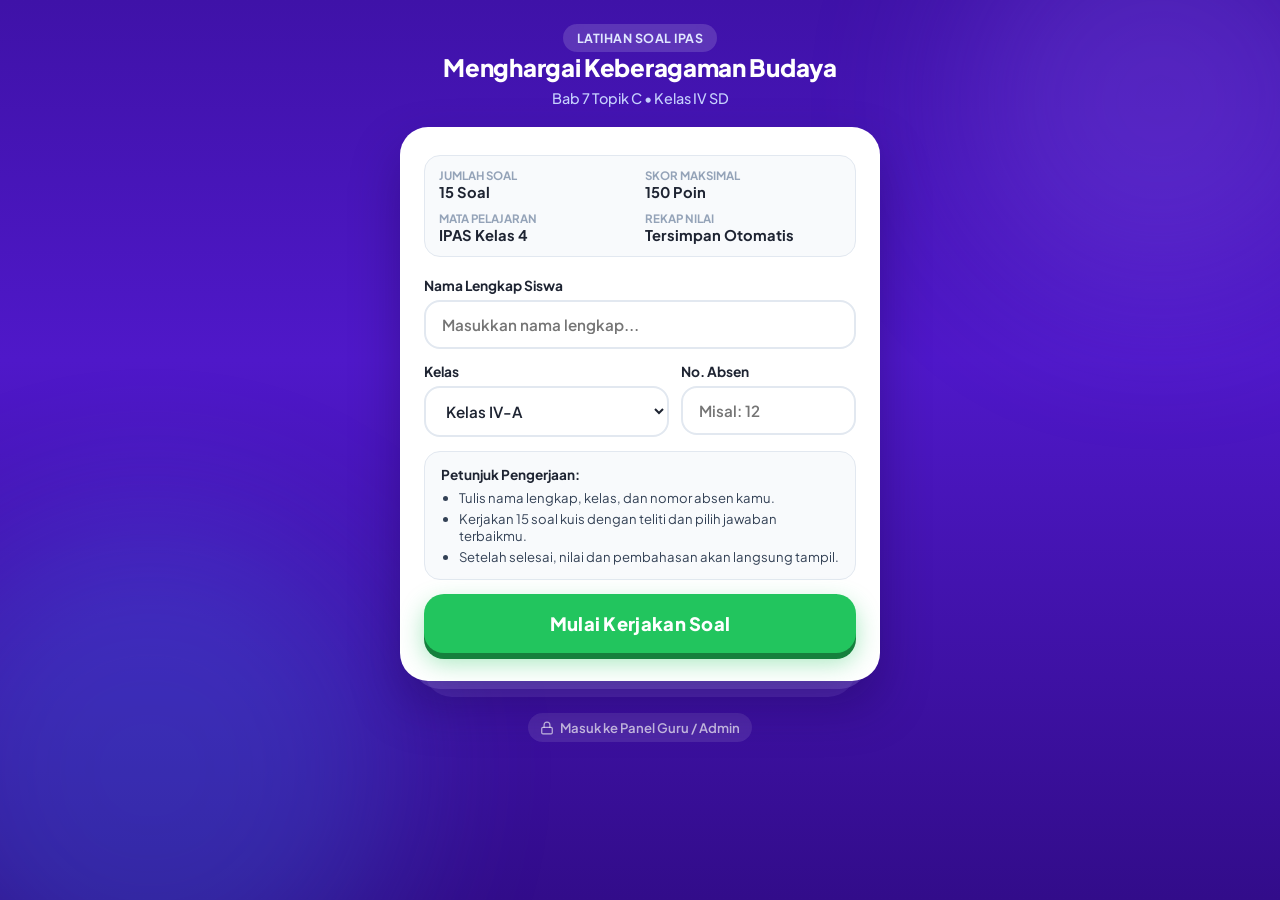
==== index.html @ 16081657 "first commit" ====
<!DOCTYPE html>
<html lang="id">
<head>
  <meta charset="UTF-8">
  <meta name="viewport" content="width=device-width, initial-scale=1.0">
  <title>Kuis IPAS Kelas IV - Sikapku Terhadap Keberagaman Budaya</title>
  <meta name="description" content="Evaluasi Pembelajaran IPAS Kelas IV SD Bab 7 Topik C.">
  <link rel="preconnect" href="https://fonts.googleapis.com">
  <link rel="preconnect" href="https://fonts.gstatic.com" crossorigin>
  <link href="https://fonts.googleapis.com/css2?family=Plus+Jakarta+Sans:wght@400;500;600;700;800&display=swap" rel="stylesheet">
  <link rel="stylesheet" href="style.css">
</head>
<body>

  <div class="bg-pattern" aria-hidden="true">
    <div class="bg-shape shape-top"></div>
    <div class="bg-shape shape-bottom"></div>
  </div>

  <div class="app-viewport">

    <!-- ================================================ -->
    <!-- 1. START SCREEN (FORM IDENTITAS SISWA)           -->
    <!-- ================================================ -->
    <main id="start-screen" class="view-screen active">

      <div class="start-header">
        <div class="meta-tag">Latihan Soal IPAS</div>
        <h1 class="start-title">Menghargai Keberagaman Budaya</h1>
        <p class="start-subtitle">Bab 7 Topik C &bull; Kelas IV SD</p>
      </div>

      <div class="card-stack-wrapper">
        <div class="stack-layer layer-2"></div>
        <div class="stack-layer layer-1"></div>

        <div class="main-card start-card">

          <div class="info-grid">
            <div class="info-tile">
              <span class="info-label">Jumlah Soal</span>
              <span class="info-value">15 Soal</span>
            </div>
            <div class="info-tile">
              <span class="info-label">Skor Maksimal</span>
              <span class="info-value">150 Poin</span>
            </div>
            <div class="info-tile">
              <span class="info-label">Mata Pelajaran</span>
              <span class="info-value">IPAS Kelas 4</span>
            </div>
            <div class="info-tile">
              <span class="info-label">Rekap Nilai</span>
              <span class="info-value">Tersimpan Otomatis</span>
            </div>
          </div>

          <form id="start-form" class="start-form" onsubmit="return false;">

            <div class="input-group">
              <label for="student-name-input" class="input-label">Nama Lengkap Siswa</label>
              <input type="text" id="student-name-input" class="text-input"
                placeholder="Masukkan nama lengkap..." required maxlength="50" autocomplete="name">
            </div>

            <div class="form-row-two-col">
              <div class="input-group">
                <label for="student-class-input" class="input-label">Kelas</label>
                <select id="student-class-input" class="text-input select-input" required>
                  <option value="Kelas IV-A">Kelas IV-A</option>
                  <option value="Kelas IV-B">Kelas IV-B</option>
                  <option value="Kelas IV-C">Kelas IV-C</option>
                  <option value="Kelas IV-D">Kelas IV-D</option>
                  <option value="Kelas IV">Kelas IV</option>
                </select>
              </div>
              <div class="input-group">
                <label for="student-number-input" class="input-label">No. Absen</label>
                <input type="number" id="student-number-input" class="text-input"
                  placeholder="Misal: 12" min="1" max="50" required>
              </div>
            </div>

            <div class="instructions-box">
              <h4 class="instructions-title">Petunjuk Pengerjaan:</h4>
              <ul class="instructions-list">
                <li>Tulis nama lengkap, kelas, dan nomor absen kamu.</li>
                <li>Kerjakan 15 soal kuis dengan teliti dan pilih jawaban terbaikmu.</li>
                <li>Setelah selesai, nilai dan pembahasan akan langsung tampil.</li>
              </ul>
            </div>

            <button type="button" id="btn-start-quiz" class="btn-action-green">
              <span>Mulai Kerjakan Soal</span>
            </button>

          </form>
        </div>
      </div>

      <div class="start-footer-portal" style="text-align: center; margin-top: 8px;">
        <a href="admin.html" style="color: rgba(255, 255, 255, 0.7); font-size: 0.82rem; font-weight: 600; text-decoration: none; display: inline-flex; align-items: center; gap: 6px; padding: 6px 12px; border-radius: 9999px; background: rgba(255, 255, 255, 0.1); backdrop-filter: blur(4px); transition: all 0.2s ease;">
          <svg width="14" height="14" viewBox="0 0 24 24" fill="none" stroke="currentColor" stroke-width="2" stroke-linecap="round" stroke-linejoin="round">
            <rect x="3" y="11" width="18" height="11" rx="2" ry="2"></rect>
            <path d="M7 11V7a5 5 0 0 1 10 0v4"></path>
          </svg>
          Masuk ke Panel Guru / Admin
        </a>
      </div>

    </main>

    <!-- ================================================ -->
    <!-- 2. QUIZ SCREEN                                   -->
    <!-- ================================================ -->
    <main id="quiz-screen" class="view-screen hidden">

      <header class="quiz-top-nav">
        <button type="button" id="btn-quiz-back" class="nav-back-btn" aria-label="Kembali">
          <svg width="20" height="20" viewBox="0 0 24 24" fill="none" stroke="currentColor" stroke-width="2.5" stroke-linecap="round" stroke-linejoin="round">
            <line x1="19" y1="12" x2="5" y2="12"></line>
            <polyline points="12 19 5 12 12 5"></polyline>
          </svg>
        </button>
        <div class="quiz-counter-text" id="question-counter-label">Soal 1 dari 15</div>
        <div class="quiz-status-pill">
          <svg class="pill-icon" width="15" height="15" viewBox="0 0 24 24" fill="none" stroke="currentColor" stroke-width="2.2" stroke-linecap="round" stroke-linejoin="round">
            <path d="M19 21l-7-5-7 5V5a2 2 0 0 1 2-2h10a2 2 0 0 1 2 2z"></path>
          </svg>
          <span id="quiz-score-pill">Skor: 0</span>
        </div>
      </header>

      <div class="quiz-progress-track">
        <div class="quiz-progress-fill" id="quiz-progress-bar" style="width: 6.66%;"></div>
      </div>

      <div class="card-stack-wrapper">
        <div class="stack-layer layer-2"></div>
        <div class="stack-layer layer-1"></div>

        <div class="main-card question-card" id="main-question-card">
          <div class="card-category-label" id="card-category-label">IPAS KELAS IV</div>
          <h2 class="card-question-text" id="question-text">Memuat pertanyaan...</h2>

          <div class="options-container" id="answer-container"></div>

          <div class="inline-feedback-box hidden" id="inline-feedback-box">
            <div class="feedback-status-header">
              <span class="status-indicator-dot" id="feedback-status-dot"></span>
              <span class="status-indicator-text" id="feedback-status-text"></span>
            </div>
            <p class="feedback-explanation-text" id="feedback-explanation-text"></p>
          </div>
        </div>
      </div>

      <div class="bottom-action-wrapper">
        <button type="button" id="btn-next-action" class="btn-action-green" disabled>
          <span id="btn-next-label">Lanjut</span>
        </button>
      </div>

    </main>

    <!-- ================================================ -->
    <!-- 3. RESULT SCREEN                                 -->
    <!-- ================================================ -->
    <main id="result-screen" class="view-screen hidden">

      <div class="result-top-badge">Hasil Latihan Kuis</div>
      <h1 class="result-title">Kuis Selesai!</h1>
      <p class="result-student-tag" id="result-student-tag">
        <span id="res-name">-</span> &bull; <span id="res-class">-</span>
      </p>

      <div class="card-stack-wrapper">
        <div class="stack-layer layer-2"></div>
        <div class="stack-layer layer-1"></div>

        <div class="main-card result-card">

          <!-- Sync Status Badge -->
          <div class="sync-status-badge" id="sync-status-badge">
            <div class="sync-dot-pulse" id="sync-dot"></div>
            <span id="sync-status-text">Menyimpan nilai...</span>
          </div>

          <div class="result-score-circle">
            <span class="result-score-value" id="result-final-score">0</span>
            <span class="result-score-max">/ 150</span>
          </div>

          <div class="result-stats-row">
            <div class="result-stat-item">
              <span class="stat-num color-green" id="result-correct-count">0</span>
              <span class="stat-label">Benar</span>
            </div>
            <div class="result-stat-divider"></div>
            <div class="result-stat-item">
              <span class="stat-num color-red" id="result-wrong-count">0</span>
              <span class="stat-label">Salah</span>
            </div>
            <div class="result-stat-divider"></div>
            <div class="result-stat-item">
              <span class="stat-num color-purple" id="result-grade-100">0</span>
              <span class="stat-label">Nilai</span>
            </div>
          </div>

          <div class="result-evaluation-box">
            <h4 class="eval-title">Catatan Guru:</h4>
            <p class="eval-text" id="result-evaluation-text"></p>
          </div>

          <div class="result-btn-group">
            <button type="button" id="btn-open-review" class="btn-action-outline">
              <span>Lihat Pembahasan Soal</span>
            </button>
            <button type="button" id="btn-restart-quiz" class="btn-action-sub">
              <span>Ulangi Latihan</span>
            </button>
          </div>

        </div>
      </div>

    </main>

    <!-- ================================================ -->
    <!-- 4. REVIEW MODAL                                 -->
    <!-- ================================================ -->
    <div id="review-modal" class="modal-backdrop hidden" role="dialog" aria-modal="true">
      <div class="modal-window">
        <div class="modal-window-header">
          <h3>Pembahasan Kunci Jawaban</h3>
          <button type="button" id="btn-close-review" class="modal-close-btn" aria-label="Tutup">
            <svg width="18" height="18" viewBox="0 0 24 24" fill="none" stroke="currentColor" stroke-width="2.5" stroke-linecap="round" stroke-linejoin="round">
              <line x1="18" y1="6" x2="6" y2="18"></line>
              <line x1="6" y1="6" x2="18" y2="6"></line>
            </svg>
          </button>
        </div>
        <div class="review-scroll-body" id="review-items-container"></div>
        <div class="modal-window-footer">
          <button type="button" id="btn-done-review" class="btn-action-green">
            <span>Tutup Pembahasan</span>
          </button>
        </div>
      </div>
    </div>

  </div>

  <script src="script.js"></script>
</body>
</html>
---- style.css ----
/* ==========================================================================
   EVALUASI PEMBELAJARAN IPAS KELAS IV SD - PROFESSIONAL UI THEME
   Desain: Sleek Purple & White Card UI with Built-in Excel Database (No Emojis)
   ========================================================================== */

/* --- CSS Variables & Design Tokens --- */
:root {
  /* Purple Brand Palette */
  --bg-gradient-start: #3F12A8;
  --bg-gradient-mid: #4F18C9;
  --bg-gradient-end: #320C8A;
  
  --purple-light-pill: #6A31E3;
  --purple-btn-nav: #5720D2;
  --purple-track: #26096C;
  --purple-layer-1: rgba(167, 139, 250, 0.35);
  --purple-layer-2: rgba(167, 139, 250, 0.18);
  
  /* Green Button & Correct Palette */
  --green-action: #22C55E;
  --green-action-hover: #16A34A;
  --green-action-shadow: #15803D;
  --green-bg-light: #E8F8F0;
  --green-border-light: #86EFAC;
  --green-text: #166534;
  --green-badge: #22C55E;

  /* Red Wrong Palette */
  --red-bg-light: #FEE8E8;
  --red-border-light: #FCA5A5;
  --red-text: #991B1B;
  --red-badge: #EF4444;

  /* Neutral & Card Colors */
  --card-white: #FFFFFF;
  --card-shadow: 0 24px 48px rgba(22, 6, 68, 0.35);
  --text-dark: #1E2432;
  --text-body: #334155;
  --text-muted: #94A3B8;
  --border-light: #E2E8F0;
  --border-subtle: #F1F5F9;

  /* Radius Tokens */
  --radius-card: 28px;
  --radius-pill: 20px;
  --radius-full: 9999px;
  
  /* Fonts */
  --font-main: 'Plus Jakarta Sans', system-ui, -apple-system, sans-serif;
}

/* --- Global Reset --- */
*, *::before, *::after {
  box-sizing: border-box;
  margin: 0;
  padding: 0;
  -webkit-tap-highlight-color: transparent;
}

body {
  font-family: var(--font-main);
  background: linear-gradient(180deg, var(--bg-gradient-start) 0%, var(--bg-gradient-mid) 40%, var(--bg-gradient-end) 100%);
  min-height: 100vh;
  color: #FFFFFF;
  display: flex;
  justify-content: center;
  align-items: flex-start;
  padding: 24px 16px 40px 16px;
  overflow-x: hidden;
  position: relative;
}

/* --- Background Pattern Geometry --- */
.bg-pattern {
  position: fixed;
  inset: 0;
  pointer-events: none;
  z-index: 0;
  overflow: hidden;
}

.bg-shape {
  position: absolute;
  border-radius: 50%;
  filter: blur(80px);
  opacity: 0.25;
}

.shape-top {
  width: 400px;
  height: 400px;
  background: #8B5CF6;
  top: -100px;
  right: -80px;
}

.shape-bottom {
  width: 500px;
  height: 500px;
  background: #3B82F6;
  bottom: -120px;
  left: -100px;
}

/* --- Viewport Wrapper --- */
.app-viewport {
  width: 100%;
  max-width: 480px;
  position: relative;
  z-index: 1;
  display: flex;
  flex-direction: column;
}

/* --- View Transitions --- */
.view-screen {
  display: none;
  width: 100%;
  animation: fadeInView 0.28s ease-out forwards;
}

.view-screen.active {
  display: flex;
  flex-direction: column;
}

.hidden {
  display: none !important;
}

@keyframes fadeInView {
  from { opacity: 0; transform: translateY(8px); }
  to { opacity: 1; transform: translateY(0); }
}

/* ==========================================================================
   LAYERED STACK CARD EFFECT
   ========================================================================== */
.card-stack-wrapper {
  position: relative;
  width: 100%;
  margin-bottom: 24px;
}

.stack-layer {
  position: absolute;
  left: 0;
  right: 0;
  height: 100%;
  border-radius: var(--radius-card);
  pointer-events: none;
}

.stack-layer.layer-1 {
  background: var(--purple-layer-1);
  top: 8px;
  left: 12px;
  right: 12px;
  z-index: 1;
}

.stack-layer.layer-2 {
  background: var(--purple-layer-2);
  top: 16px;
  left: 24px;
  right: 24px;
  z-index: 0;
}

.main-card {
  position: relative;
  z-index: 2;
  background: var(--card-white);
  border-radius: var(--radius-card);
  padding: 28px 24px;
  color: var(--text-dark);
  box-shadow: var(--card-shadow);
}

/* ==========================================================================
   1. START SCREEN
   ========================================================================== */
.start-header {
  text-align: center;
  margin-bottom: 20px;
}

.header-top-row {
  display: flex;
  align-items: center;
  justify-content: space-between;
  margin-bottom: 12px;
}

.meta-tag {
  display: inline-block;
  background: rgba(255, 255, 255, 0.15);
  backdrop-filter: blur(8px);
  padding: 6px 14px;
  border-radius: var(--radius-full);
  font-size: 0.78rem;
  font-weight: 700;
  letter-spacing: 0.5px;
  text-transform: uppercase;
  color: #E0E7FF;
}

.btn-db-link {
  background: rgba(255, 255, 255, 0.18);
  border: 1px solid rgba(255, 255, 255, 0.3);
  backdrop-filter: blur(8px);
  color: #FFFFFF;
  padding: 6px 12px;
  border-radius: var(--radius-full);
  font-family: inherit;
  font-size: 0.78rem;
  font-weight: 700;
  display: inline-flex;
  align-items: center;
  gap: 6px;
  cursor: pointer;
  transition: all 0.2s ease;
}

.btn-db-link:hover {
  background: rgba(255, 255, 255, 0.3);
  transform: translateY(-1px);
}

.start-title {
  font-size: 1.5rem;
  font-weight: 800;
  line-height: 1.3;
  margin-bottom: 6px;
  letter-spacing: -0.3px;
}

.start-subtitle {
  font-size: 0.9rem;
  color: #C7D2FE;
  font-weight: 500;
}

.info-grid {
  display: grid;
  grid-template-columns: 1fr 1fr;
  gap: 10px;
  margin-bottom: 20px;
  background: #F8FAFC;
  padding: 12px 14px;
  border-radius: 16px;
  border: 1px solid var(--border-light);
}

.info-tile {
  display: flex;
  flex-direction: column;
}

.info-label {
  font-size: 0.72rem;
  font-weight: 700;
  color: var(--text-muted);
  text-transform: uppercase;
}

.info-value {
  font-size: 0.92rem;
  font-weight: 700;
  color: var(--text-dark);
}

.start-form {
  display: flex;
  flex-direction: column;
  gap: 14px;
}

.form-row-two-col {
  display: grid;
  grid-template-columns: 1.4fr 1fr;
  gap: 12px;
}

.input-group {
  display: flex;
  flex-direction: column;
  gap: 6px;
}

.input-label {
  font-size: 0.86rem;
  font-weight: 700;
  color: var(--text-dark);
}

.text-input {
  width: 100%;
  padding: 13px 16px;
  font-family: inherit;
  font-size: 0.95rem;
  font-weight: 600;
  border-radius: 16px;
  border: 2px solid var(--border-light);
  background: #FFFFFF;
  color: var(--text-dark);
  transition: border-color 0.2s ease, box-shadow 0.2s ease;
}

.select-input {
  cursor: pointer;
}

.text-input:focus {
  outline: none;
  border-color: var(--bg-gradient-start);
  box-shadow: 0 0 0 3px rgba(79, 70, 229, 0.15);
}

.instructions-box {
  background: #F8FAFC;
  border: 1px solid var(--border-light);
  border-radius: 16px;
  padding: 14px 16px;
}

.instructions-title {
  font-size: 0.85rem;
  font-weight: 700;
  color: var(--text-dark);
  margin-bottom: 6px;
}

.instructions-list {
  padding-left: 18px;
  font-size: 0.82rem;
  color: var(--text-body);
  display: flex;
  flex-direction: column;
  gap: 4px;
}

/* ==========================================================================
   2. QUIZ SCREEN
   ========================================================================== */
.quiz-top-nav {
  display: flex;
  align-items: center;
  justify-content: space-between;
  width: 100%;
  margin-bottom: 16px;
}

.nav-back-btn {
  background: var(--purple-btn-nav);
  border: none;
  width: 44px;
  height: 44px;
  border-radius: 14px;
  display: flex;
  align-items: center;
  justify-content: center;
  color: #FFFFFF;
  cursor: pointer;
  transition: transform 0.15s ease, background 0.15s ease;
}

.nav-back-btn:hover {
  background: #682DE8;
  transform: scale(1.05);
}

.quiz-counter-text {
  font-size: 1.1rem;
  font-weight: 800;
  letter-spacing: 0.5px;
  color: #FFFFFF;
}

.quiz-status-pill {
  background: var(--purple-light-pill);
  border: 1px solid rgba(255, 255, 255, 0.2);
  border-radius: var(--radius-full);
  padding: 8px 16px;
  display: flex;
  align-items: center;
  gap: 6px;
  font-size: 0.88rem;
  font-weight: 700;
  color: #FFFFFF;
}

.pill-icon {
  stroke: #FFFFFF;
}

/* Progress Bar */
.quiz-progress-track {
  width: 100%;
  height: 8px;
  background: var(--purple-track);
  border-radius: var(--radius-full);
  overflow: hidden;
  margin-bottom: 20px;
}

.quiz-progress-fill {
  height: 100%;
  background: var(--green-action);
  border-radius: var(--radius-full);
  transition: width 0.35s ease-out;
}

/* Question Card */
.card-category-label {
  font-size: 0.82rem;
  font-weight: 700;
  color: var(--text-muted);
  letter-spacing: 0.3px;
  margin-bottom: 14px;
}

.card-question-text {
  font-size: 1.2rem;
  font-weight: 800;
  color: var(--text-dark);
  line-height: 1.45;
  margin-bottom: 24px;
}

/* Options Container */
.options-container {
  display: flex;
  flex-direction: column;
  gap: 12px;
}

.option-item {
  width: 100%;
  background: #FFFFFF;
  border: 1.5px solid var(--border-light);
  border-radius: var(--radius-pill);
  padding: 16px 20px;
  display: flex;
  align-items: center;
  justify-content: space-between;
  gap: 12px;
  font-family: inherit;
  font-size: 0.98rem;
  font-weight: 700;
  color: var(--text-dark);
  text-align: left;
  cursor: pointer;
  transition: all 0.2s ease;
  position: relative;
}

.option-item:hover:not(:disabled) {
  border-color: #CBD5E1;
  background: #F8FAFC;
}

.option-text {
  flex: 1;
  line-height: 1.35;
}

.option-status-badge {
  width: 26px;
  height: 26px;
  border-radius: 50%;
  display: flex;
  align-items: center;
  justify-content: center;
  flex-shrink: 0;
}

.option-item.state-correct {
  background: var(--green-bg-light) !important;
  border-color: var(--green-border-light) !important;
  color: var(--green-text) !important;
}

.option-item.state-correct .option-status-badge {
  background: var(--green-badge);
  color: #FFFFFF;
}

.option-item.state-wrong {
  background: var(--red-bg-light) !important;
  border-color: var(--red-border-light) !important;
  color: var(--red-text) !important;
}

.option-item.state-wrong .option-status-badge {
  background: var(--red-badge);
  color: #FFFFFF;
}

.option-item:disabled {
  cursor: default;
}

/* Matching & Multi-Select */
.matching-pair-row {
  display: grid;
  grid-template-columns: 1fr 1fr;
  gap: 10px;
  align-items: center;
  background: #F8FAFC;
  padding: 10px 14px;
  border-radius: 14px;
  border: 1px solid var(--border-light);
  margin-bottom: 8px;
}

.matching-pair-label {
  font-size: 0.9rem;
  font-weight: 700;
  color: var(--text-dark);
}

.matching-select {
  width: 100%;
  padding: 10px 12px;
  font-family: inherit;
  font-size: 0.88rem;
  font-weight: 600;
  border-radius: 10px;
  border: 1.5px solid var(--border-light);
  background: #FFFFFF;
  color: var(--text-dark);
}

.checkbox-custom {
  width: 22px;
  height: 22px;
  accent-color: var(--bg-gradient-start);
  flex-shrink: 0;
}

/* Inline Feedback */
.inline-feedback-box {
  margin-top: 18px;
  padding: 14px 18px;
  border-radius: 16px;
  background: #F8FAFC;
  border: 1px solid var(--border-light);
  animation: fadeInView 0.25s ease-out;
}

.feedback-status-header {
  display: flex;
  align-items: center;
  gap: 8px;
  margin-bottom: 6px;
}

.status-indicator-dot {
  width: 8px;
  height: 8px;
  border-radius: 50%;
}

.status-indicator-dot.correct { background: var(--green-action); }
.status-indicator-dot.wrong { background: var(--red-badge); }

.status-indicator-text {
  font-size: 0.88rem;
  font-weight: 800;
}

.status-indicator-text.correct { color: var(--green-text); }
.status-indicator-text.wrong { color: var(--red-text); }

.feedback-explanation-text {
  font-size: 0.88rem;
  color: var(--text-body);
  line-height: 1.4;
}

/* Bottom Green 3D Button */
.bottom-action-wrapper {
  width: 100%;
  display: flex;
  justify-content: center;
}

.btn-action-green {
  width: 100%;
  background: var(--green-action);
  color: #FFFFFF;
  border: none;
  font-family: inherit;
  font-size: 1.15rem;
  font-weight: 800;
  padding: 18px 24px;
  border-radius: var(--radius-pill);
  cursor: pointer;
  display: flex;
  align-items: center;
  justify-content: center;
  gap: 8px;
  letter-spacing: 0.3px;
  box-shadow: 0 6px 0 var(--green-action-shadow), 0 10px 24px rgba(34, 197, 94, 0.4);
  transition: transform 0.1s ease, box-shadow 0.1s ease, background 0.15s ease;
}

.btn-action-green:hover:not(:disabled) {
  background: #28D066;
}

.btn-action-green:active:not(:disabled) {
  transform: translateY(4px);
  box-shadow: 0 2px 0 var(--green-action-shadow), 0 4px 12px rgba(34, 197, 94, 0.3);
}

.btn-action-green:disabled {
  opacity: 0.45;
  cursor: not-allowed;
  box-shadow: 0 4px 0 #15803D;
}

.btn-action-outline {
  width: 100%;
  background: #FFFFFF;
  color: var(--text-dark);
  border: 2px solid var(--border-light);
  font-family: inherit;
  font-size: 0.98rem;
  font-weight: 700;
  padding: 14px 20px;
  border-radius: var(--radius-pill);
  cursor: pointer;
  display: flex;
  align-items: center;
  justify-content: center;
  gap: 8px;
  transition: all 0.15s ease;
}

.btn-action-outline:hover {
  background: #F8FAFC;
  border-color: #CBD5E1;
}

.btn-action-sub {
  flex: 1;
  background: #F8FAFC;
  color: var(--text-body);
  border: 1.5px solid var(--border-light);
  font-family: inherit;
  font-size: 0.88rem;
  font-weight: 700;
  padding: 12px 14px;
  border-radius: 14px;
  cursor: pointer;
  transition: all 0.15s ease;
}

.btn-action-sub:hover {
  background: #EDF2F7;
  color: var(--text-dark);
}

.btn-danger-outline {
  background: #FFFFFF;
  color: #DC2626;
  border: 1.5px solid #FCA5A5;
  font-family: inherit;
  font-size: 0.88rem;
  font-weight: 700;
  padding: 12px 16px;
  border-radius: 14px;
  cursor: pointer;
  transition: all 0.15s ease;
}

.btn-danger-outline:hover {
  background: #FEF2F2;
}

/* ==========================================================================
   3. RESULT SCREEN & AUTO SYNC BADGE
   ========================================================================== */
.result-top-badge {
  text-align: center;
  display: inline-block;
  align-self: center;
  background: rgba(255, 255, 255, 0.15);
  backdrop-filter: blur(8px);
  padding: 6px 16px;
  border-radius: var(--radius-full);
  font-size: 0.8rem;
  font-weight: 700;
  text-transform: uppercase;
  letter-spacing: 0.5px;
  margin-bottom: 8px;
}

.result-title {
  text-align: center;
  font-size: 1.8rem;
  font-weight: 800;
  margin-bottom: 4px;
}

.result-student-tag {
  text-align: center;
  font-size: 0.95rem;
  color: #C7D2FE;
  margin-bottom: 18px;
  font-weight: 600;
}

.result-card {
  text-align: center;
  padding: 28px 24px;
}

.db-sync-badge {
  display: inline-flex;
  align-items: center;
  gap: 6px;
  background: #DCFCE7;
  color: #166534;
  border: 1px solid #86EFAC;
  padding: 6px 14px;
  border-radius: var(--radius-full);
  font-size: 0.8rem;
  font-weight: 700;
  margin-bottom: 18px;
}

.result-score-circle {
  background: #F8FAFC;
  border: 3px solid var(--border-light);
  width: 120px;
  height: 120px;
  border-radius: 50%;
  margin: 0 auto 18px auto;
  display: flex;
  flex-direction: column;
  align-items: center;
  justify-content: center;
}

.result-score-value {
  font-size: 2.6rem;
  font-weight: 900;
  color: var(--bg-gradient-start);
  line-height: 1;
}

.result-score-max {
  font-size: 0.82rem;
  font-weight: 700;
  color: var(--text-muted);
}

.result-stats-row {
  display: flex;
  align-items: center;
  justify-content: space-around;
  background: #F8FAFC;
  border-radius: 18px;
  padding: 12px 10px;
  margin-bottom: 18px;
  border: 1px solid var(--border-light);
}

.result-stat-item {
  display: flex;
  flex-direction: column;
  align-items: center;
}

.stat-num {
  font-size: 1.3rem;
  font-weight: 800;
}

.stat-label {
  font-size: 0.75rem;
  font-weight: 700;
  color: var(--text-muted);
  text-transform: uppercase;
}

.result-stat-divider {
  width: 1px;
  height: 30px;
  background: var(--border-light);
}

.color-green { color: var(--green-action); }
.color-red { color: var(--red-badge); }
.color-purple { color: var(--bg-gradient-start); }

.result-evaluation-box {
  background: #F8FAFC;
  border-left: 4px solid var(--bg-gradient-start);
  border-radius: 0 14px 14px 0;
  padding: 12px 14px;
  text-align: left;
  margin-bottom: 20px;
}

.eval-title {
  font-size: 0.8rem;
  font-weight: 800;
  color: var(--bg-gradient-start);
  text-transform: uppercase;
  margin-bottom: 4px;
}

.eval-text {
  font-size: 0.88rem;
  font-weight: 600;
  color: var(--text-body);
  line-height: 1.4;
}

.result-btn-group {
  display: flex;
  flex-direction: column;
  gap: 10px;
}

.result-btn-sub-row {
  display: flex;
  gap: 10px;
  margin-top: 4px;
}

/* ==========================================================================
   4. DATABASE & REVIEW MODALS
   ========================================================================== */
.modal-backdrop {
  position: fixed;
  inset: 0;
  background: rgba(15, 23, 42, 0.75);
  backdrop-filter: blur(6px);
  z-index: 1000;
  display: flex;
  align-items: center;
  justify-content: center;
  padding: 16px;
}

.modal-window {
  background: #FFFFFF;
  border-radius: var(--radius-card);
  width: 100%;
  max-width: 500px;
  max-height: 90vh;
  display: flex;
  flex-direction: column;
  color: var(--text-dark);
  box-shadow: var(--card-shadow);
  overflow: hidden;
}

.db-modal-window {
  max-width: 820px;
}

.modal-window-header {
  display: flex;
  align-items: center;
  justify-content: space-between;
  padding: 18px 24px;
  border-bottom: 1px solid var(--border-light);
}

.modal-window-header h3 {
  font-size: 1.15rem;
  font-weight: 800;
  color: var(--text-dark);
}

.db-subtitle {
  font-size: 0.82rem;
  color: var(--text-muted);
  font-weight: 500;
}

.modal-close-btn {
  background: #F1F5F9;
  border: none;
  width: 32px;
  height: 32px;
  border-radius: 50%;
  display: flex;
  align-items: center;
  justify-content: center;
  cursor: pointer;
  color: var(--text-muted);
}

.modal-close-btn:hover {
  background: #E2E8F0;
  color: var(--text-dark);
}

/* DB Stats Bar */
.db-stats-bar {
  display: flex;
  align-items: center;
  gap: 12px;
  padding: 12px 24px;
  background: #F8FAFC;
  border-bottom: 1px solid var(--border-light);
  flex-wrap: wrap;
}

.db-stat-pill {
  display: flex;
  align-items: center;
  gap: 6px;
  font-size: 0.85rem;
  font-weight: 600;
}

.db-stat-lbl { color: var(--text-muted); }
.db-stat-val { font-weight: 800; color: var(--text-dark); }

/* DB Table */
.db-table-wrapper {
  overflow: auto;
  max-height: 50vh;
  padding: 0;
}

.db-table {
  width: 100%;
  border-collapse: collapse;
  font-size: 0.85rem;
  text-align: left;
  white-space: nowrap;
}

.db-table th {
  background: #F1F5F9;
  color: var(--text-muted);
  font-weight: 800;
  text-transform: uppercase;
  font-size: 0.75rem;
  letter-spacing: 0.5px;
  padding: 12px 14px;
  position: sticky;
  top: 0;
  border-bottom: 1px solid var(--border-light);
  z-index: 10;
}

.db-table td {
  padding: 12px 14px;
  border-bottom: 1px solid var(--border-light);
  color: var(--text-dark);
  font-weight: 600;
}

.db-table tr:hover {
  background: #F8FAFC;
}

.db-badge-predikat {
  display: inline-block;
  padding: 3px 8px;
  border-radius: var(--radius-full);
  font-size: 0.75rem;
  font-weight: 700;
}

.db-badge-predikat.sangat-baik { background: #DCFCE7; color: #166534; }
.db-badge-predikat.baik { background: #EFF6FF; color: #1D4ED8; }
.db-badge-predikat.cukup { background: #FEF3C7; color: #92400E; }

.db-empty-state {
  text-align: center;
  padding: 40px 20px;
  color: var(--text-muted);
  font-weight: 600;
}

.db-modal-footer {
  display: flex;
  flex-direction: column;
  gap: 10px;
  padding: 16px 24px;
  border-top: 1px solid var(--border-light);
  background: #FFFFFF;
}

.db-footer-secondary {
  display: flex;
  justify-content: space-between;
  gap: 10px;
}

/* Review Modal Scroll Body */
.review-scroll-body {
  padding: 18px 24px;
  overflow-y: auto;
  display: flex;
  flex-direction: column;
  gap: 14px;
}

.review-card-item {
  background: #F8FAFC;
  border: 1px solid var(--border-light);
  border-radius: 16px;
  padding: 14px 16px;
}

.review-item-top {
  display: flex;
  align-items: center;
  justify-content: space-between;
  margin-bottom: 6px;
}

.review-item-number {
  font-size: 0.8rem;
  font-weight: 800;
  color: var(--bg-gradient-start);
}

.review-item-badge {
  font-size: 0.75rem;
  font-weight: 800;
  padding: 3px 10px;
  border-radius: var(--radius-full);
}

.review-item-badge.correct {
  background: #DCFCE7;
  color: var(--green-text);
}

.review-item-badge.wrong {
  background: #FEE2E2;
  color: var(--red-text);
}

.review-question-title {
  font-size: 0.92rem;
  font-weight: 700;
  color: var(--text-dark);
  margin-bottom: 8px;
}

.review-details {
  font-size: 0.85rem;
  color: var(--text-body);
  display: flex;
  flex-direction: column;
  gap: 4px;
}

.review-ans-correct {
  color: var(--green-text);
  font-weight: 700;
}

.modal-window-footer {
  padding: 16px 24px;
  border-top: 1px solid var(--border-light);
}

/* ==========================================================================
   RESPONSIVE ADJUSTMENTS
   ========================================================================== */
@media (max-width: 600px) {
  body {
    padding: 16px 12px 28px 12px;
  }
  .app-viewport {
    max-width: 100%;
  }
  .main-card {
    padding: 24px 18px;
  }
  .form-row-two-col {
    grid-template-columns: 1fr;
    gap: 10px;
  }
  .card-question-text {
    font-size: 1.12rem;
  }
  .option-item {
    padding: 14px 16px;
    font-size: 0.92rem;
  }
  .db-footer-secondary {
    flex-direction: column;
  }
}
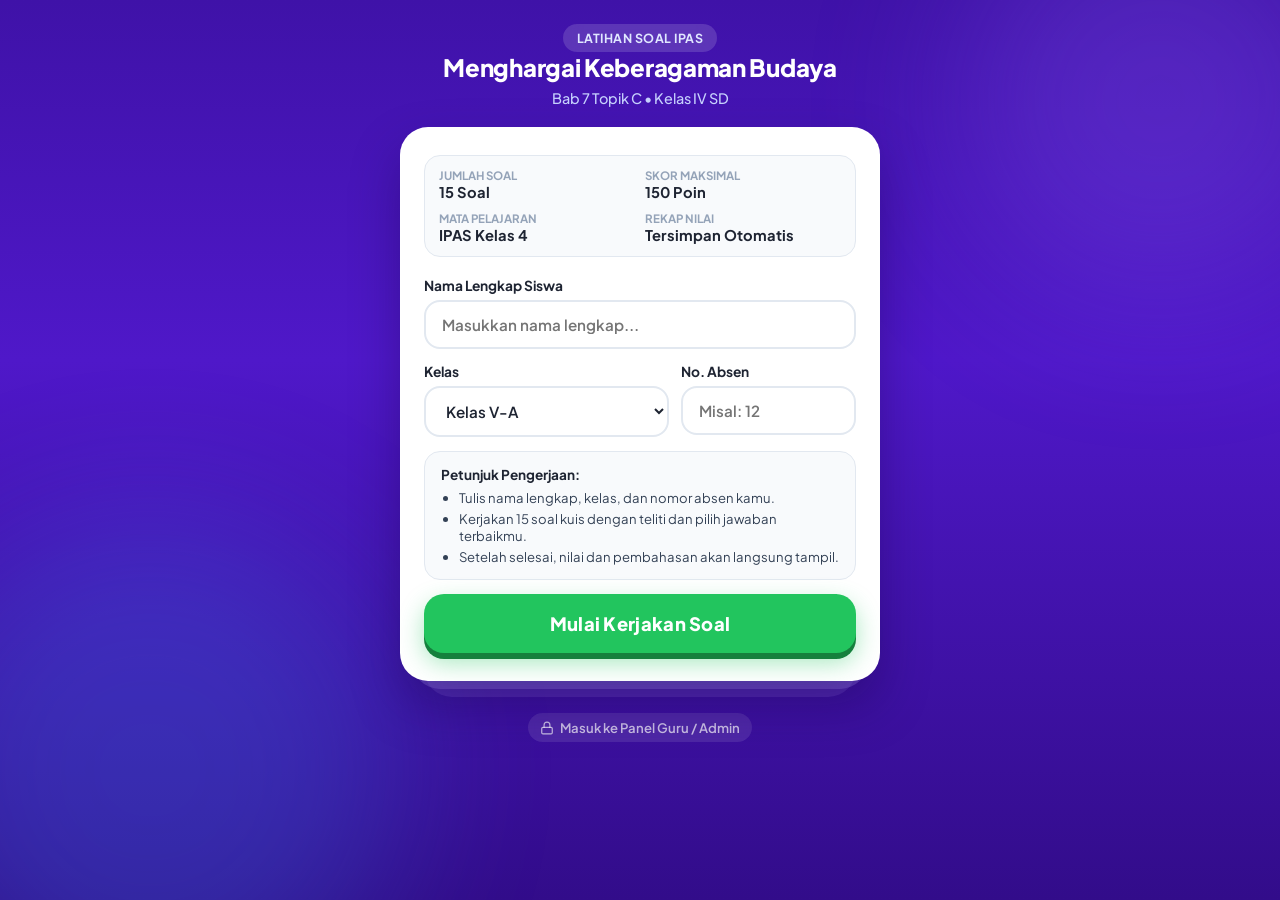
==== commit a4a0fb37: "Update references from Kelas IV to Kelas V across HTML, JavaScript, JSON, and CSS files" ====
--- a/index.html
+++ b/index.html
@@ -67,11 +67,11 @@
               <div class="input-group">
                 <label for="student-class-input" class="input-label">Kelas</label>
                 <select id="student-class-input" class="text-input select-input" required>
-                  <option value="Kelas IV-A">Kelas IV-A</option>
-                  <option value="Kelas IV-B">Kelas IV-B</option>
-                  <option value="Kelas IV-C">Kelas IV-C</option>
-                  <option value="Kelas IV-D">Kelas IV-D</option>
-                  <option value="Kelas IV">Kelas IV</option>
+                  <option value="Kelas V-A">Kelas V-A</option>
+                  <option value="Kelas V-B">Kelas V-B</option>
+                  <option value="Kelas V-C">Kelas V-C</option>
+                  <option value="Kelas V-D">Kelas V-D</option>
+                  <option value="Kelas V">Kelas V</option>
                 </select>
               </div>
               <div class="input-group">
--- a/style.css
+++ b/style.css
@@ -1,5 +1,5 @@
 /* ==========================================================================
-   EVALUASI PEMBELAJARAN IPAS KELAS IV SD - PROFESSIONAL UI THEME
+   EVALUASI PEMBELAJARAN IPAS KELAS V SD - PROFESSIONAL UI THEME
    Desain: Sleek Purple & White Card UI with Built-in Excel Database (No Emojis)
    ========================================================================== */
 
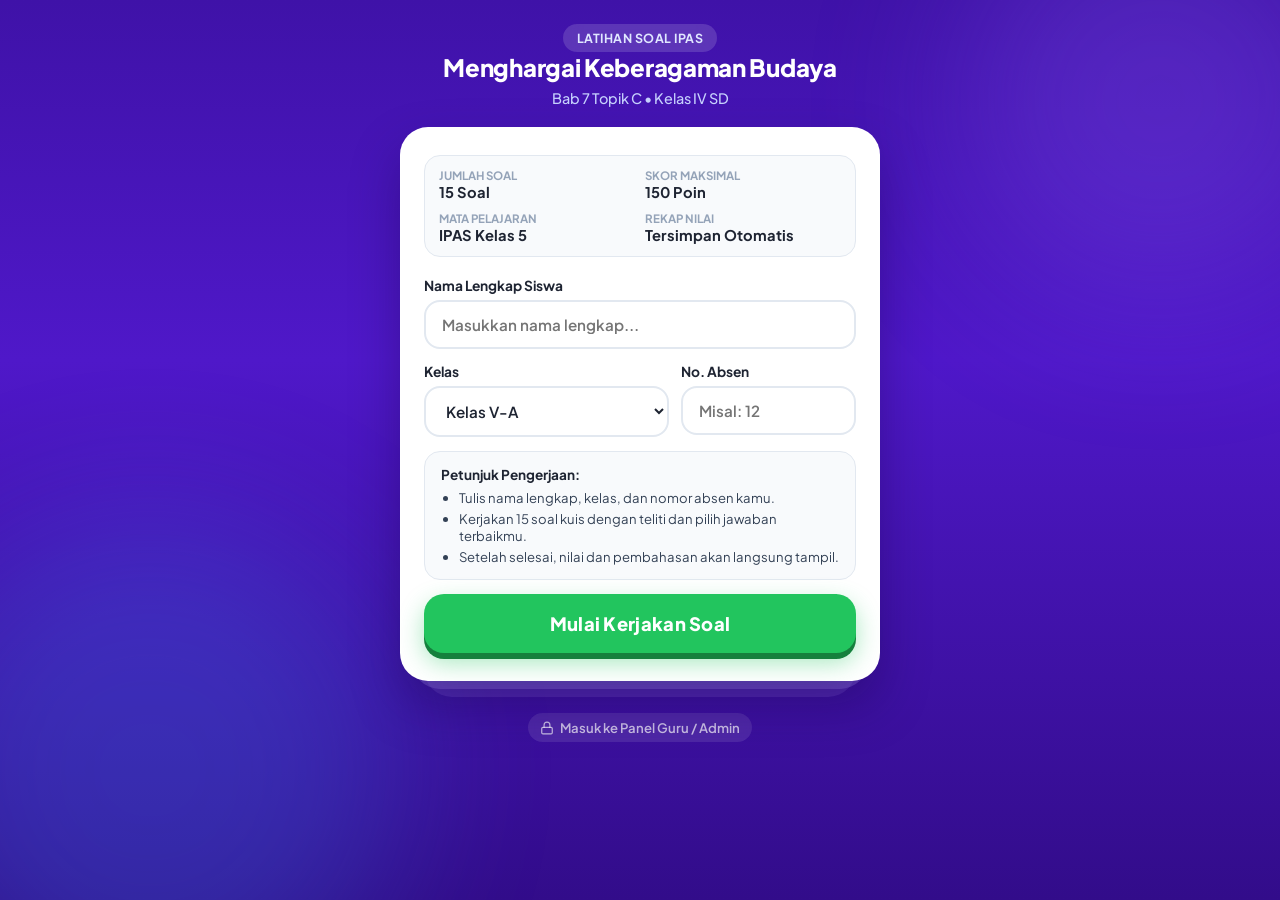
==== commit c54ebf61: "Update reference from Kelas 4 to Kelas 5 in index.html" ====
--- a/index.html
+++ b/index.html
@@ -47,7 +47,7 @@
             </div>
             <div class="info-tile">
               <span class="info-label">Mata Pelajaran</span>
-              <span class="info-value">IPAS Kelas 4</span>
+              <span class="info-value">IPAS Kelas 5</span>
             </div>
             <div class="info-tile">
               <span class="info-label">Rekap Nilai</span>
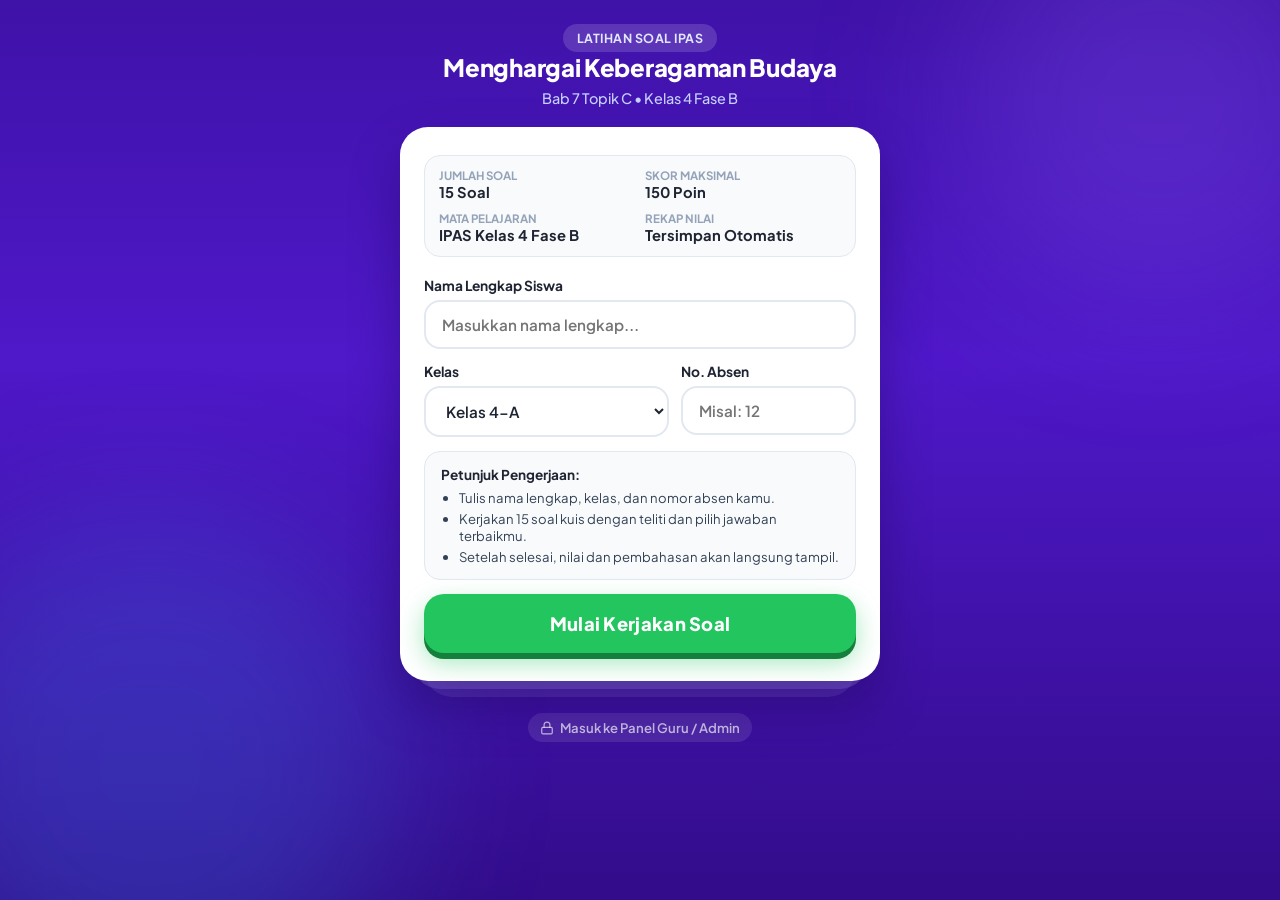
==== commit 7883b755: "chore: update quiz grade level and metadata to Kelas 4 Fase B" ====
--- a/index.html
+++ b/index.html
@@ -1,10 +1,10 @@
-<!DOCTYPE html>
+﻿<!DOCTYPE html>
 <html lang="id">
 <head>
   <meta charset="UTF-8">
   <meta name="viewport" content="width=device-width, initial-scale=1.0">
-  <title>Kuis IPAS Kelas IV - Sikapku Terhadap Keberagaman Budaya</title>
-  <meta name="description" content="Evaluasi Pembelajaran IPAS Kelas IV SD Bab 7 Topik C.">
+  <title>Kuis IPAS Kelas 4 Fase B - Sikapku Terhadap Keberagaman Budaya</title>
+  <meta name="description" content="Evaluasi Pembelajaran IPAS Kelas 4 Fase B SD Bab 7 Topik C.">
   <link rel="preconnect" href="https://fonts.googleapis.com">
   <link rel="preconnect" href="https://fonts.gstatic.com" crossorigin>
   <link href="https://fonts.googleapis.com/css2?family=Plus+Jakarta+Sans:wght@400;500;600;700;800&display=swap" rel="stylesheet">
@@ -27,7 +27,7 @@
       <div class="start-header">
         <div class="meta-tag">Latihan Soal IPAS</div>
         <h1 class="start-title">Menghargai Keberagaman Budaya</h1>
-        <p class="start-subtitle">Bab 7 Topik C &bull; Kelas IV SD</p>
+        <p class="start-subtitle">Bab 7 Topik C &bull; Kelas 4 Fase B</p>
       </div>
 
       <div class="card-stack-wrapper">
@@ -47,7 +47,7 @@
             </div>
             <div class="info-tile">
               <span class="info-label">Mata Pelajaran</span>
-              <span class="info-value">IPAS Kelas 5</span>
+              <span class="info-value">IPAS Kelas 4 Fase B</span>
             </div>
             <div class="info-tile">
               <span class="info-label">Rekap Nilai</span>
@@ -67,11 +67,11 @@
               <div class="input-group">
                 <label for="student-class-input" class="input-label">Kelas</label>
                 <select id="student-class-input" class="text-input select-input" required>
-                  <option value="Kelas V-A">Kelas V-A</option>
-                  <option value="Kelas V-B">Kelas V-B</option>
-                  <option value="Kelas V-C">Kelas V-C</option>
-                  <option value="Kelas V-D">Kelas V-D</option>
-                  <option value="Kelas V">Kelas V</option>
+                  <option value="Kelas 4-A">Kelas 4-A</option>
+                  <option value="Kelas 4-B">Kelas 4-B</option>
+                  <option value="Kelas 4-C">Kelas 4-C</option>
+                  <option value="Kelas 4-D">Kelas 4-D</option>
+                  <option value="Kelas 4">Kelas 4</option>
                 </select>
               </div>
               <div class="input-group">
@@ -140,7 +140,7 @@
         <div class="stack-layer layer-1"></div>
 
         <div class="main-card question-card" id="main-question-card">
-          <div class="card-category-label" id="card-category-label">IPAS KELAS IV</div>
+          <div class="card-category-label" id="card-category-label">IPAS KELAS 4 FASE B</div>
           <h2 class="card-question-text" id="question-text">Memuat pertanyaan...</h2>
 
           <div class="options-container" id="answer-container"></div>
@@ -255,3 +255,4 @@
   <script src="script.js"></script>
 </body>
 </html>
+
